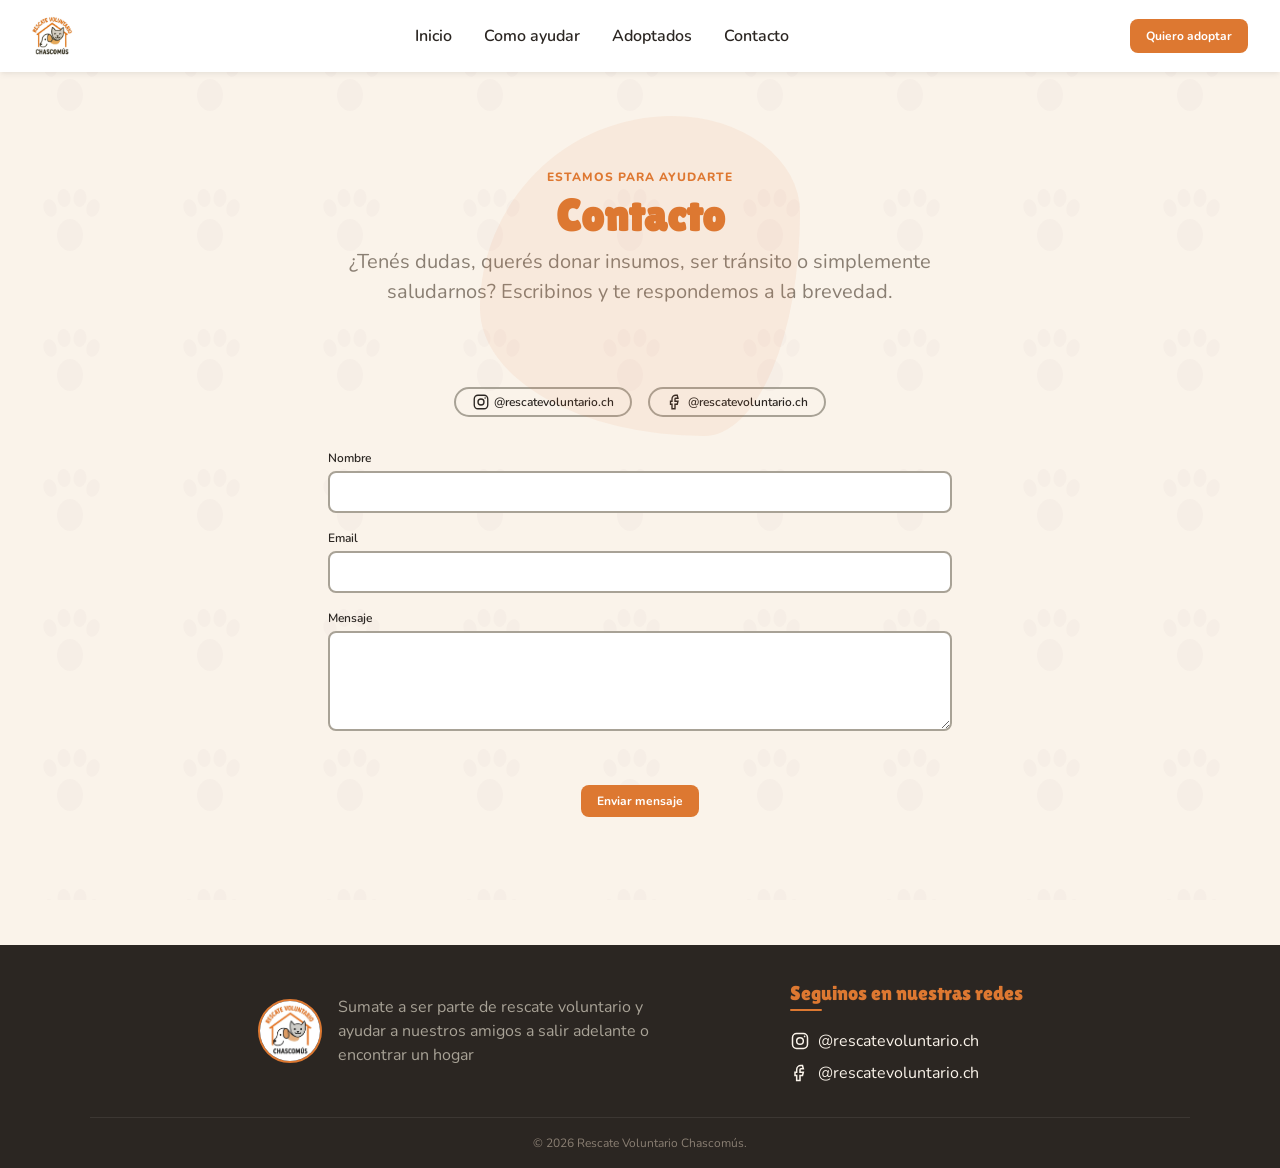
==== contacto.html @ 37a2c56e "Add files via upload" ====
<!DOCTYPE html>
<html lang="es">

<head>
    <meta charset="UTF-8">
    <meta name="viewport" content="width=device-width, initial-scale=1.0">
    <link rel="stylesheet" href="style.css">
    <title>Contacto | Rescate Voluntario Chascomús</title>
</head>

<body>

    <header class="header">
        <a href="index.html" class="logo">
            <img src="img/logo2.jpg" alt="Logo Rescate Voluntario Chascomús">
        </a>

        <button class="btn-hamburguesa" aria-label="Abrir menú de navegación" aria-expanded="false"
            aria-controls="nav-principal">
            <span></span>
            <span></span>
            <span></span>
        </button>

        <nav class="nav-principal" id="nav-principal">
            <ul>
                <li><a href="index.html#inicio">Inicio</a></li>
                <li><a href="ayudar.html">Como ayudar</a></li>
                <li><a href="historias.html">Adoptados</a></li>
                <li><a href="contacto.html">Contacto</a></li>
            </ul>
        </nav>

        <a href="#adopcion" class="btn-accion btn-accion--desktop" data-abrir-modal="adopcion">Quiero adoptar</a>
    </header>

    <main class="pagina-ayudar">

        <section class="ayudar-intro ayudar-intro--compacta">
            <p class="ayudar-intro__eyebrow">Estamos para ayudarte</p>

            <h1 class="ayudar-intro__titulo"><span class="resaltado">Contacto</span></h1>
            <p class="ayudar-intro__texto">¿Tenés dudas, querés donar insumos, ser tránsito o simplemente saludarnos?
                Escribinos y te respondemos a la brevedad.</p>
        </section>

        <section class="formulario-contacto" id="contacto">

            <div class="contacto__redes">
                <a href="https://instagram.com/rescatevoluntario.ch" target="_blank" rel="noopener noreferrer"
                    class="contacto__red">
                    <svg viewBox="0 0 24 24" width="18" height="18" fill="none" stroke="currentColor"
                        stroke-width="1.8">
                        <rect x="3" y="3" width="18" height="18" rx="5" />
                        <circle cx="12" cy="12" r="4" />
                        <circle cx="17.5" cy="6.5" r="1" fill="currentColor" stroke="none" />
                    </svg>
                    <span>@rescatevoluntario.ch</span>
                </a>
                <a href="https://facebook.com/rescatevoluntario.ch" target="_blank" rel="noopener noreferrer"
                    class="contacto__red">
                    <svg viewBox="0 0 24 24" width="18" height="18" fill="none" stroke="currentColor"
                        stroke-width="1.8">
                        <path d="M15 3h-2a5 5 0 0 0-5 5v3H6v4h2v6h4v-6h3l1-4h-4V8a1 1 0 0 1 1-1h3z" />
                    </svg>
                    <span>@rescatevoluntario.ch</span>
                </a>
            </div>

            <form class="form-contacto" id="formulario-contacto" novalidate>
                <div class="campo-texto">
                    <label for="contacto-nombre">Nombre</label>
                    <input type="text" id="contacto-nombre" name="Nombre" required>
                </div>

                <div class="campo-texto">
                    <label for="contacto-email">Email</label>
                    <input type="email" id="contacto-email" name="Email" required>
                </div>

                <div class="campo-texto">
                    <label for="contacto-mensaje">Mensaje</label>
                    <textarea id="contacto-mensaje" name="Mensaje" required></textarea>
                </div>

                <p class="form-error" id="contacto-error" role="alert"></p>

                <button type="submit" class="btn-accion" id="contacto-enviar">Enviar mensaje</button>
            </form>

            <div class="contacto__confirmacion" id="contacto-confirmacion">
                <p>¡Gracias por escribirnos! Te vamos a responder a la brevedad.</p>
            </div>
        </section>

    </main>

    <script>/*  MENU HAMGURGUESA */
        const btnHamburguesa = document.querySelector('.btn-hamburguesa');
        const navPrincipal = document.querySelector('.nav-principal');

        btnHamburguesa.addEventListener('click', () => {
            const abierto = navPrincipal.classList.toggle('nav-principal--abierto');
            btnHamburguesa.classList.toggle('btn-hamburguesa--activo');
            btnHamburguesa.setAttribute('aria-expanded', abierto);
        });

        document.querySelectorAll('.nav-principal a').forEach(link => {
            link.addEventListener('click', () => {
                navPrincipal.classList.remove('nav-principal--abierto');
                btnHamburguesa.classList.remove('btn-hamburguesa--activo');
                btnHamburguesa.setAttribute('aria-expanded', 'false');
            });
        });
    </script>

    <script>/* Formulario de contacto */
    const formularioContacto = document.getElementById('formulario-contacto');
    const contactoError = document.getElementById('contacto-error');
    const contactoConfirmacion = document.getElementById('contacto-confirmacion');

    formularioContacto.addEventListener('submit', (evento) => {
        evento.preventDefault();

        if (!formularioContacto.checkValidity()) {
            contactoError.textContent = 'Por favor completá todos los campos.';
            formularioContacto.reportValidity();
            return;
        }

        contactoError.textContent = '';
        formularioContacto.style.display = 'none';
        contactoConfirmacion.classList.add('contacto__confirmacion--visible');
    });
</script>

    <footer class="footer">
        <div class="footer__contenido">
            <div class="footer__marca">
                <img src="img/logo3.jpg" alt="Logo Rescate Voluntario Chascomús" class="footer__logo">
                <p>Sumate a ser parte de rescate voluntario y ayudar a nuestros amigos a salir adelante o encontrar un
                    hogar</p>
            </div>

            <div class="footer__redes">
                <h3>Seguinos en nuestras redes</h3>
                <a href="https://instagram.com/rescatevoluntario.ch" target="_blank" rel="noopener noreferrer"
                    class="footer__red">
                    <svg viewBox="0 0 24 24" width="20" height="20" fill="none" stroke="currentColor"
                        stroke-width="1.8">
                        <rect x="3" y="3" width="18" height="18" rx="5" />
                        <circle cx="12" cy="12" r="4" />
                        <circle cx="17.5" cy="6.5" r="1" fill="currentColor" stroke="none" />
                    </svg>
                    <span>@rescatevoluntario.ch</span>
                </a>
                <a href="https://facebook.com/rescatevoluntario.ch" target="_blank" rel="noopener noreferrer"
                    class="footer__red">
                    <svg viewBox="0 0 24 24" width="20" height="20" fill="none" stroke="currentColor"
                        stroke-width="1.8">
                        <path d="M15 3h-2a5 5 0 0 0-5 5v3H6v4h2v6h4v-6h3l1-4h-4V8a1 1 0 0 1 1-1h3z" />
                    </svg>
                    <span>@rescatevoluntario.ch</span>
                </a>
            </div>
        </div>

        <div class="footer__legal">
            <p>&copy; 2026 Rescate Voluntario Chascomús.</p>
        </div>
    </footer>

    <div class="modal-adopcion" id="modal-adopcion" aria-hidden="true">
        <div class="modal-adopcion__fondo" data-cerrar-modal></div>
        <div class="modal-adopcion__contenido" role="dialog" aria-modal="true" aria-labelledby="modal-adopcion-titulo">

            <button type="button" class="modal-adopcion__cerrar" data-cerrar-modal aria-label="Cerrar formulario">
                <svg viewBox="0 0 24 24" width="20" height="20">
                    <path d="M6 6l12 12M18 6L6 18" stroke="currentColor" stroke-width="2" stroke-linecap="round" />
                </svg>
            </button>

            <div id="vista-formulario">
                <div class="form-header">
                    <div class="form-header__logo">
                        <img src="img/logo2.jpg" alt="Logo Rescate Voluntario Chascomús">
                    </div>
                    <h2 id="modal-adopcion-titulo">Cuestionario de pre-adopción responsable</h2>
                    <p>Completá tus datos para que podamos conocerte mejor</p>
                </div>

                <div class="form-progreso">
                    <div class="form-dot form-dot--activo" data-dot="0"></div>
                    <div class="form-dot" data-dot="1"></div>
                    <div class="form-dot" data-dot="2"></div>
                </div>

                <form id="formulario" novalidate>

                    <div class="form-paso form-paso--activo" data-paso="0">
                        <h3>Tus datos</h3>

                        <div class="campo">
                            <label for="nombre">Nombre y apellido</label>
                            <input type="text" id="nombre" name="Nombre y apellido" required>
                        </div>

                        <div class="campo">
                            <label for="direccion">Dirección exacta <span class="ayuda">(con referencias y
                                    localidad)</span></label>
                            <input type="text" id="direccion" name="Dirección" required>
                        </div>

                        <div class="campo">
                            <label for="telefono">Teléfono de contacto</label>
                            <input type="tel" id="telefono" name="Teléfono" required>
                        </div>
                    </div>

                    <div class="form-paso" data-paso="1">
                        <h3>Conocé el hogar</h3>

                        <div class="campo">
                            <label for="motivacion">¿Cuál es tu principal motivación para adoptar en este
                                momento?</label>
                            <textarea id="motivacion" name="Motivación" required></textarea>
                        </div>

                        <fieldset class="campo">
                            <legend>¿El lugar tiene patio cerrado y seguro, sin dar directamente a la calle?</legend>
                            <div class="opciones">
                                <label class="opcion-chip"><input type="radio" name="Patio cerrado y seguro" value="Sí"
                                        required><span>Sí</span></label>
                                <label class="opcion-chip"><input type="radio" name="Patio cerrado y seguro"
                                        value="No"><span>No</span></label>
                            </div>
                        </fieldset>

                        <fieldset class="campo">
                            <legend>¿Vivís en casa o departamento?</legend>
                            <div class="opciones">
                                <label class="opcion-chip"><input type="radio" name="Tipo de vivienda" value="Casa"
                                        required><span>Casa</span></label>
                                <label class="opcion-chip"><input type="radio" name="Tipo de vivienda"
                                        value="Departamento"><span>Departamento</span></label>
                            </div>
                        </fieldset>

                        <fieldset class="campo">
                            <legend>¿Es propiedad propia o alquilada?</legend>
                            <div class="opciones">
                                <label class="opcion-chip"><input type="radio" name="Propiedad" value="Propia"
                                        required><span>Propia</span></label>
                                <label class="opcion-chip"><input type="radio" name="Propiedad"
                                        value="Alquilada"><span>Alquilada</span></label>
                            </div>
                        </fieldset>

                        <fieldset class="campo">
                            <legend>¿Tenés más animales en el hogar?</legend>
                            <div class="opciones">
                                <label class="opcion-chip"><input type="radio" name="Más animales en el hogar"
                                        value="Sí" required><span>Sí</span></label>
                                <label class="opcion-chip"><input type="radio" name="Más animales en el hogar"
                                        value="No"><span>No</span></label>
                            </div>
                            <div class="subcampo" id="detalle-animales">
                                <input type="text" name="Cantidad y estado de los animales"
                                    placeholder="¿Cuántos, y están castrados y vacunados?">
                            </div>
                        </fieldset>

                        <fieldset class="campo">
                            <legend>¿Hubo algún animal enfermo en el hogar?</legend>
                            <div class="opciones">
                                <label class="opcion-chip"><input type="radio" name="Animal enfermo previamente"
                                        value="Sí" required><span>Sí</span></label>
                                <label class="opcion-chip"><input type="radio" name="Animal enfermo previamente"
                                        value="No"><span>No</span></label>
                            </div>
                            <div class="subcampo" id="detalle-enfermo">
                                <input type="text" name="Hace cuánto" placeholder="¿Hace cuánto?">
                            </div>
                        </fieldset>

                        <div class="campo">
                            <label for="quien-vive">¿Con quién vivirá el animal? ¿Pasará mayormente acompañado?</label>
                            <input type="text" id="quien-vive" name="Con quién vivirá" required>
                        </div>

                        <div class="campo">
                            <label for="quien-viaje">¿Con quién quedará en caso de viaje u otro motivo
                                particular?</label>
                            <input type="text" id="quien-viaje" name="Con quién queda en viajes" required>
                        </div>
                    </div>

                    <div class="form-paso" data-paso="2">
                        <h3>Compromisos y cuidado especial</h3>
                        <p style="color:var(--color-texto-suave); margin-top:calc(var(--espacio-xs) * -1);">En caso de
                            adoptar un
                            cachorro, te comprometés a:</p>

                        <label class="compromiso">
                            <input type="checkbox" name="compromiso" required>
                            <p>Realizar el plan sanitario completo (vacunas y desparasitación).</p>
                        </label>

                        <label class="compromiso">
                            <input type="checkbox" name="compromiso" required>
                            <p>Castrarlo a los 6 meses de vida, obligatoriamente.</p>
                        </label>

                        <label class="compromiso">
                            <input type="checkbox" name="compromiso" required>
                            <p>Permitir un seguimiento periódico por parte de la organización.</p>
                        </label>
                    </div>

                    <p class="form-error" id="form-error" role="alert"></p>

                    <div class="form-botones">
                        <button type="button" class="btn-volver" id="btn-volver">Atrás</button>
                        <button type="button" class="btn-siguiente" id="btn-siguiente">Siguiente</button>
                        <button type="submit" class="btn-enviar" id="btn-enviar" style="display:none;"
                            disabled>Enviar</button>
                    </div>
                </form>
            </div>

            <div class="form-confirmacion" id="vista-confirmacion">
                <div class="confirmacion-icono">
                    <svg viewBox="0 0 24 24">
                        <circle cx="7" cy="8" r="2.6" />
                        <circle cx="12" cy="5.5" r="2.6" />
                        <circle cx="17" cy="8" r="2.6" />
                        <path
                            d="M12 13c-3.3 0-6.5 1.9-6.5 4.4C5.5 19.4 7.6 20 12 20s6.5-.6 6.5-2.6C18.5 14.9 15.3 13 12 13Z" />
                    </svg>
                </div>
                <h3>Formulario completado</h3>
                <p>Gracias por enviar el formulario. Pronto nos estaremos comunicando con vos.</p>
                <button type="button" class="btn-accion" id="btn-volver-inicio">Volver al inicio</button>
            </div>

        </div>
    </div>

    <script src="formulario.js"></script>

</body>

</html>
---- style.css ----
/* ============================================
   IMPORTS
   ============================================ */

@import url('https://fonts.googleapis.com/css2?family=Lilita+One&family=Nunito:wght@400;600;700;800&display=swap');

/* ============================================
   VARIABLES DE DISEÑO 
   ============================================ */
:root {
  /* --- Colores --- */
  --color-accion: #DD7831;
  --color-apoyo: #A8A296;
  --color-fondo: #FAF3EA;
  --color-texto: #2B2622;
  --color-texto-suave: #8A7F73;
  --color-superficie: #FFFFFF;
  --color-superficie: #FFFFFF;

  /* --- Tipografía: familias --- */
  --fuente-titulos: 'Lilita One', cursive;
  --fuente-texto: 'Nunito', sans-serif;

  /* --- Tipografía: tamaños --- */
  --texto-pequeno: 0.75rem;
  --texto-base: 1rem;
  --texto-grande: 1.25rem;
  --texto-display: 2rem;

  /* --- Espaciado --- */
  --espacio-xs: 0.25rem;
  --espacio-sm: 0.5rem;
  --espacio-md: 1rem;
  --espacio-lg: 2rem;
}

/* ============================================
   RESET BÁSICO
   ============================================ */
*,
*::before,
*::after {
  margin: 0;
  padding: 0;
  box-sizing: border-box;
}

html {
  scroll-behavior: smooth;
}

html,
body {
  overflow-x: hidden;
  width: 100%;
  max-width: 100%;
}



body {
  display: grid;
  grid-template-columns: repeat(12, 1fr);
  grid-template-rows: auto 1fr auto;
  /* header / main / footer */
  min-height: 100vh;
  gap: var(--espacio-lg);
  font-family: var(--fuente-texto);
  font-size: var(--texto-base);
  color: var(--color-texto);
  background-color: var(--color-fondo);
  line-height: 1.5;




  background-color: var(--color-fondo);
  background-image: url("data:image/svg+xml,%3Csvg xmlns='http://www.w3.org/2000/svg' width='140' height='140'%3E%3Cg fill='%238A7F73' fill-opacity='0.04'%3E%3Cellipse cx='70' cy='95' rx='13' ry='16'/%3E%3Cellipse cx='50' cy='68' rx='6.5' ry='9' transform='rotate(-18 50 68)'/%3E%3Cellipse cx='64' cy='58' rx='6.5' ry='9' transform='rotate(-6 64 58)'/%3E%3Cellipse cx='80' cy='58' rx='6.5' ry='9' transform='rotate(6 80 58)'/%3E%3Cellipse cx='93' cy='68' rx='6.5' ry='9' transform='rotate(18 93 68)'/%3E%3C/g%3E%3C/svg%3E");
  background-attachment: fixed;


}



h1,
h2,
h3,
h4,
h5,
h6 {
  font-family: var(--fuente-titulos);
  line-height: 1.2;
}

img {
  max-width: 100%;
  display: block;
}

a {
  color: inherit;
  text-decoration: none;
}

ul {
  list-style: none;
}

button {
  font-family: inherit;
  cursor: pointer;
}


/* ============================================
   HEADER
 ============================================ */

.header {
  grid-column: 1 / -1;
  display: flex;
  align-items: center;
  justify-content: space-between;
  padding: var(--espacio-md) var(--espacio-lg);
  background-color: var(--color-superficie);
  box-shadow: 0 4px 6px -1px rgba(0, 0, 0, 0.05), 0 2px 4px -1px rgba(0, 0, 0, 0.03);
  position: sticky;
  top: 0;
  z-index: 1000;
}

.logo img {
  height: 40px;
}

.nav-principal ul {
  display: flex;
  gap: var(--espacio-lg);
}

.nav-principal a {
  font-weight: 600;
  color: var(--color-texto);
  transition: color 0.2s ease;
}

.nav-principal a:hover,
.nav-principal a:focus-visible {
  color: var(--color-accion);
}

.btn-accion {
  background-color: var(--color-accion);
  color: var(--color-superficie);
  padding: var(--espacio-sm) var(--espacio-md);
  border-radius: 8px;
  font-weight: 700;
  font-size: var(--texto-pequeno);
}

.btn-accion:hover {
  filter: brightness(0.9);
}

/* MENU HAMGURGUESA */
.btn-hamburguesa {
  display: none;
  flex-direction: column;
  justify-content: center;
  gap: 5px;
  width: 32px;
  height: 32px;
  background: none;
  border: none;
  padding: 0;
}

.btn-hamburguesa span {
  display: block;
  width: 100%;
  height: 3px;
  background-color: var(--color-texto);
  border-radius: 2px;
  transition: transform 0.3s ease, opacity 0.3s ease;
}

.btn-hamburguesa--activo span:nth-child(1) {
  transform: translateY(8px) rotate(45deg);
}

.btn-hamburguesa--activo span:nth-child(2) {
  opacity: 0;
}

.btn-hamburguesa--activo span:nth-child(3) {
  transform: translateY(-8px) rotate(-45deg);
}


/* ============================================
   RESPONSIVE
   ============================================ */

@media (max-width: 1024px) {

  .btn-hamburguesa {
    display: flex;
  }

  .nav-principal {
    position: absolute;
    top: 100%;
    left: 0;
    right: 0;
    width: 100%;
    max-height: 80vh;
    overflow-y: auto;
    background-color: var(--color-superficie);
    box-shadow: 0 12px 24px rgba(0, 0, 0, 0.12);
    padding: var(--espacio-lg);
    transform: translateY(-12px);
    opacity: 0;
    pointer-events: none;
    transition: transform 0.25s ease, opacity 0.25s ease;
    z-index: 999;
  }

  .nav-principal--abierto {
    transform: translateY(0);
    opacity: 1;
    pointer-events: auto;
  }

  .nav-principal ul {
    flex-direction: column;
    gap: var(--espacio-md);
    margin-top: 0;
  }

  .btn-accion--desktop {
    display: none;
  }

  .formulario-contacto {
    grid-column: 1 / -1;
  }
}

@media (max-width: 768px) {

  :root {
    --texto-display: 1.5rem;
    --texto-grande: 1.1rem;
  }

  .header {
    padding: var(--espacio-sm) var(--espacio-md);
  }

  main {
    gap: var(--espacio-md);
    padding-inline: var(--espacio-md);
  }

  .seccion-ayudar {
    grid-template-columns: 1fr;
  }

  .item-historia {
    flex: 0 0 240px;
  }

  .carrusel-flecha {
    display: none;
  }

  .carrusel-wrapper {
    gap: 0;
  }
}


/* ============================================
   MAIN
 ============================================ */

/* ============================================
   GRID
   ============================================ */

body {
  display: grid;
  grid-template-columns: repeat(12, 1fr);
  gap: var(--espacio-lg);
}

.header,
main,
.footer {
  grid-column: 1 / -1;
}

main {
  display: grid;
  grid-template-columns: repeat(12, 1fr);
  gap: var(--espacio-lg);
  padding-inline: var(--espacio-lg);
  max-width: 1400px;
  margin-inline: auto;
  min-height: 100%;
  /* antes: height: 100% */
}


.hero,
.seccion-ayudar,
.seccion-adoptados {
  grid-column: 1 / -1;
}

.formulario-contacto {
  grid-column: 4 / 10;
}

/* ============================================
   HERO
   ============================================ */


.visualmente-oculto {
  position: absolute;
  width: 1px;
  height: 1px;
  padding: 0;
  margin: -1px;
  overflow: hidden;
  clip: rect(0, 0, 0, 0);
  white-space: nowrap;
  border: 0;
}


.hero {
  display: grid;
  grid-template-columns: minmax(0, 5fr) minmax(0, 7fr);
  align-items: center;
  gap: var(--espacio-lg);
  min-height: 100%;
  /* antes: height: 100% */
  padding: var(--espacio-lg) 0;

}

.hero__contenido {
  display: flex;
  flex-direction: column;
  gap: var(--espacio-lg);
  min-width: 0;
}




.hero__slides {
  position: relative;
  display: grid;
  min-width: 0;
}

.hero__slide {
  grid-area: 1 / 1;
  display: flex;
  flex-direction: column;
  align-items: flex-start;
  gap: var(--espacio-md);
  opacity: 0;
  pointer-events: none;
  transform: translateY(10px);
  transition: opacity .6s ease, transform .6s ease;
  min-width: 0;
}

.hero__slide--activa {
  opacity: 1;
  pointer-events: auto;
  transform: translateY(0);
}

.hero__eyebrow {
  font-weight: 800;
  font-size: var(--texto-pequeno);
  letter-spacing: 0.08em;
  text-transform: uppercase;
  color: var(--color-accion);
}

.hero__titulo {
  font-size: 2.75rem;
  color: var(--color-texto);
}

.hero__texto {
  color: var(--color-texto-suave);
  font-size: var(--texto-grande);
  max-width: 42ch;
}

/* --- Controles (dots + pausa) --- */
.hero__controles {
  display: flex;
  align-items: center;
  justify-content: space-between;
  gap: var(--espacio-lg);
  margin-top: var(--espacio-sm);
  padding-top: var(--espacio-sm);
  border-top: 1px solid rgba(138, 127, 115, 0.2);
}

.hero__dots {
  display: flex;
  align-items: center;
  gap: var(--espacio-sm);
}

.hero__dot {
  width: 10px;
  height: 10px;
  border-radius: 50%;
  border: none;
  background-color: var(--color-apoyo);
  padding: 0;
  transition: background-color .3s ease, width .3s ease, border-radius .3s ease;
}

.hero__dot--activo {
  background-color: var(--color-accion);
  width: 26px;
  border-radius: 5px;
}

.hero__pausa {
  width: 36px;
  height: 36px;
  border-radius: 50%;
  border: 2px solid var(--color-apoyo);
  background: transparent;
  color: var(--color-texto-suave);
  font-size: 0.7rem;
  display: flex;
  align-items: center;
  justify-content: center;
  transition: border-color .2s ease, color .2s ease;
}

.hero__pausa:hover,
.hero__pausa:focus-visible {
  border-color: var(--color-accion);
  color: var(--color-accion);
}

.hero__visual {
  position: relative;
  aspect-ratio: 4 / 3;
  border-radius: 32px;
  overflow: hidden;
  background: linear-gradient(155deg, var(--color-accion), #F3A868);
  isolation: isolate;
}

.hero__imagenes {
  position: absolute;
  inset: 0;
}

.hero__imagen {
  position: absolute;
  inset: 0;
  width: 100%;
  height: 100%;
  object-fit: cover;
  opacity: 0;
  transition: opacity .9s ease;
}

.hero__imagen--activa {
  opacity: 1;
}

.hero__visual::after {
  content: "";
  position: absolute;
  inset: 0;
  background: linear-gradient(to top, rgba(43, 38, 34, 0.6), transparent 48%);
  z-index: 1;
  pointer-events: none;
}

.hero__chip {
  position: absolute;
  left: var(--espacio-md);
  bottom: var(--espacio-md);
  z-index: 2;
  display: flex;
  align-items: center;
  gap: var(--espacio-xs);
  background-color: var(--color-superficie);
  color: var(--color-texto);
  padding: var(--espacio-sm) var(--espacio-md);
  border-radius: 999px;
  font-weight: 800;
  font-size: var(--texto-pequeno);
  box-shadow: 0 4px 10px rgba(0, 0, 0, 0.18);
}

.hero__chip svg {
  width: 16px;
  height: 16px;
  fill: var(--color-accion);
  flex-shrink: 0;
}





@keyframes huella-paso {

  0%,
  100% {
    opacity: 0;
    transform: scale(0.5);
  }

  8%,
  55% {
    opacity: 1;
    transform: scale(1);
  }

  72% {
    opacity: 0;
    transform: scale(1.08);
  }
}

@media (prefers-reduced-motion: reduce) {
  .huella svg {
    animation: none;
    opacity: 0.9;
  }

  .hero__slide,
  .hero__imagen {
    transition: none;
  }
}

@media (max-width: 1024px) {
  .hero {
    grid-template-columns: minmax(0, 1fr);
  }

  .hero__visual {
    order: -1;
    aspect-ratio: 16 / 11;
  }

  .hero__slides {
    min-height: 260px;
  }

  main {
    grid-template-columns: 1fr;
  }
}

@media (max-width: 768px) {
  .hero__titulo {
    font-size: 2rem;
  }

  .hero__texto {
    font-size: var(--texto-base);
  }

  .hero__slides {
    min-height: 230px;
  }

}



/* ============================================
   AYUDAR: ADOPCION, TRANSITO Y DONACIONES
   ============================================ */


.ayudar-intro__titulo {
  position: relative;
  z-index: 1;
}

.ayudar-intro__titulo .resaltado {
  color: var(--color-accion);
}

.ayudar-intro {
  position: relative;
  padding-top: var(--espacio-lg);
  overflow: visible;
  padding-bottom: var(--espacio-lg);
}


.ayudar-intro--compacta::before {
  width: 200px;
  height: 200px;
  top: 10px;
}



.ayudar-intro::before {
  content: "";
  position: absolute;
  top: -20px;
  left: 50%;
  transform: translateX(-50%);
  width: 320px;
  height: 320px;
  background: var(--color-accion);
  opacity: 0.08;
  border-radius: 60% 40% 30% 70% / 60% 30% 70% 40%;
  z-index: 0;
  pointer-events: none; /* ← agregá esta línea */
}
.seccion-ayudar {
  padding: var(--espacio-lg) 0;
  display: grid;
  grid-template-columns: repeat(auto-fit, minmax(280px, 1fr));
  gap: var(--espacio-lg);
}

.seccion-ayudar h2 {
  grid-column: 1 / -1;
  /* el título ocupa todo el ancho, arriba de las tarjetas */
  font-size: var(--texto-display);
  margin-bottom: var(--espacio-md);
}

.tarjeta {
  background-color: var(--color-superficie);
  border-radius: 12px;
  padding: var(--espacio-lg);
  display: flex;
  flex-direction: column;
  gap: var(--espacio-sm);
}

.tarjeta h3 {
  font-size: var(--texto-grande);
  color: var(--color-accion);
}

.btn-secundario {
  align-self: flex-start;
  margin-top: auto;
  color: var(--color-apoyo);
  font-weight: 600;
  border: 2px solid var(--color-apoyo);
  padding: var(--espacio-xs) var(--espacio-md);
  border-radius: 8px;
}

.btn-secundario:hover {
  background-color: var(--color-apoyo);
  color: var(--color-superficie);
}



/* ============================================
   FORMULARIO DE CONTACTO
   ============================================ */

.formulario-contacto {
  padding: var(--espacio-lg) 0;
}

.formulario-contacto h2 {
  font-size: var(--texto-display);
  text-align: center;
  margin-bottom: var(--espacio-xs);
}

.formulario-contacto>p {
  text-align: center;
  color: var(--color-texto-suave);
  margin-bottom: var(--espacio-lg);
}

.form-contacto {
  display: flex;
  flex-direction: column;
  gap: var(--espacio-md);
}

.campo-texto {
  display: flex;
  flex-direction: column;
  gap: var(--espacio-xs);
}

.campo-texto label {
  font-weight: 600;
  font-size: var(--texto-pequeno);
  color: var(--color-texto);
}

.campo-texto input,
.campo-texto select,
.campo-texto textarea {
  font-family: var(--fuente-texto);
  font-size: var(--texto-base);
  color: var(--color-texto);
  background-color: var(--color-superficie);
  border: 2px solid var(--color-apoyo);
  border-radius: 8px;
  padding: var(--espacio-sm) var(--espacio-md);
}

.campo-texto textarea {
  resize: vertical;
  /* deja crecer verticalmente, no horizontalmente */
  min-height: 100px;
}

.campo-texto input:focus,
.campo-texto select:focus,
.campo-texto textarea:focus {
  outline: none;
  border-color: var(--color-accion);
}

.form-contacto .btn-accion {
  align-self: center;
  border: none;
  margin-top: var(--espacio-sm);
}

.contacto__redes {
  display: flex;
  justify-content: center;
  gap: var(--espacio-md);
  flex-wrap: wrap;
  margin-bottom: var(--espacio-lg);
}

.contacto__red {
  display: flex;
  align-items: center;
  gap: var(--espacio-xs);
  color: var(--color-texto);
  font-weight: 600;
  font-size: var(--texto-pequeno);
  border: 2px solid var(--color-apoyo);
  padding: var(--espacio-xs) var(--espacio-md);
  border-radius: 999px;
  transition: border-color .2s ease, color .2s ease;
}

.contacto__red svg {
  flex-shrink: 0;
}

.contacto__red:hover {
  border-color: var(--color-accion);
  color: var(--color-accion);
}

.contacto__confirmacion {
  display: none;
  text-align: center;
  padding: var(--espacio-lg) 0;
  color: var(--color-texto-suave);
  animation: aparecer .5s ease;
}

.contacto__confirmacion--visible {
  display: block;
}


/* ============================================
   FOOTER
   ============================================ */

.footer {
  background: var(--color-texto);
  color: var(--color-fondo);
  padding: var(--espacio-lg) var(--espacio-md) var(--espacio-md);
  font-family: var(--fuente-texto);
}

.footer__contenido {
  max-width: 1100px;
  margin: 0 auto;
  display: flex;
  flex-wrap: wrap;
  justify-content: center;
  gap: 7rem;
}

.footer__marca {
  display: flex;
  align-items: flex-start;
  align-items: center;
  gap: var(--espacio-md);
  max-width: 420px;
}

.footer__logo {
  width: 64px;
  height: 64px;
  border-radius: 50%;
  object-fit: cover;
  border: 2px solid var(--color-accion);
  flex-shrink: 0;
}

.footer__marca p {
  font-size: var(--texto-base);
  line-height: 1.5;
  color: var(--color-apoyo);
  margin: 0;
}

.footer__redes h3 {
  font-family: var(--fuente-titulos);
  color: var(--color-accion);
  font-size: var(--texto-grande);
  font-weight: normal;
  margin: 0 0 var(--espacio-md);
  position: relative;
  display: inline-block;
}

.footer__redes h3::after {
  content: "";
  position: absolute;
  left: 0;
  bottom: -6px;
  width: 32px;
  height: 2px;
  background: var(--color-accion);
  border-radius: 2px;
}

.footer__redes {
  display: flex;
  flex-direction: column;
  gap: var(--espacio-sm);
  margin-top: var(--espacio-xs);
}

.footer__red {
  display: flex;
  align-items: center;
  gap: var(--espacio-sm);
  color: var(--color-fondo);
  text-decoration: none;
  font-size: var(--texto-base);
  transition: color 0.2s ease;
}

.footer__red:hover {
  color: var(--color-accion);
}

.footer__red svg {
  flex-shrink: 0;
}

.footer__legal {
  max-width: 1100px;
  margin: var(--espacio-lg) auto 0;
  padding-top: var(--espacio-md);
  border-top: 1px solid rgba(255, 255, 255, 0.08);
  text-align: center;
}

.footer__legal p {
  margin: 0;
  font-size: var(--texto-pequeno);
  color: var(--color-texto-suave);
}

@media (max-width: 640px) {
  .footer__contenido {
    flex-direction: column;
    gap: var(--espacio-lg);
    align-items: center;
  }

  .footer__marca {
    flex-direction: column;
    align-items: center;
    text-align: center;
  }

  .footer__redes {
    align-items: center;
    text-align: center;
  }

  .footer__redes h3::after {
    left: 50%;
    transform: translateX(-50%);
  }

  .footer__legal {
    text-align: center;
  }
}

/* ============================================
   MODAL DE ADOPCIÓN (formulario de pre-adopción)
   ============================================ */

.modal-adopcion {
  position: fixed;
  inset: 0;
  z-index: 2000;
  display: none;
  align-items: center;
  justify-content: center;
  padding: var(--espacio-md);
}

.modal-adopcion--visible {
  display: flex;
}

.modal-adopcion__fondo {
  position: absolute;
  inset: 0;
  background: rgba(43, 38, 34, 0.55);
}

.modal-adopcion__contenido {
  position: relative;
  background: var(--color-superficie);
  border-radius: 20px;
  padding: var(--espacio-lg);
  max-width: 640px;
  width: 100%;
  max-height: 90vh;
  overflow-y: auto;
  box-shadow: 0 20px 50px rgba(0, 0, 0, 0.25);
  animation: modal-aparecer .3s ease;
}

@keyframes modal-aparecer {
  from {
    opacity: 0;
    transform: translateY(12px) scale(0.98);
  }

  to {
    opacity: 1;
    transform: translateY(0) scale(1);
  }
}

.modal-adopcion__cerrar {
  position: absolute;
  top: var(--espacio-md);
  right: var(--espacio-md);
  width: 32px;
  height: 32px;
  border-radius: 50%;
  border: none;
  background: var(--color-fondo);
  color: var(--color-texto-suave);
  display: flex;
  align-items: center;
  justify-content: center;
  transition: background-color .2s ease, color .2s ease;
}

.modal-adopcion__cerrar:hover {
  background-color: var(--color-accion);
  color: var(--color-superficie);
}

@media (prefers-reduced-motion: reduce) {
  .modal-adopcion__contenido {
    animation: none;
  }
}

/* --- Formulario: header --- */

.form-header {
  text-align: center;
  margin-bottom: var(--espacio-lg);
}

.form-header__logo {
  width: 100px;
  height: 100px;
  margin: 0 auto var(--espacio-sm);
}

.form-header__logo img {
  width: 100%;
  height: 100%;
  object-fit: contain;
}

.form-header h1 {
  font-size: 1.6rem;
  color: var(--color-texto);
}

.form-header p {
  color: var(--color-texto-suave);
  font-size: var(--texto-base);
  margin-top: var(--espacio-xs);
}

/* --- Formulario: progreso --- */

.form-progreso {
  display: flex;
  align-items: center;
  justify-content: center;
  gap: var(--espacio-sm);
  margin-bottom: var(--espacio-lg);
}

.form-dot {
  width: 10px;
  height: 10px;
  border-radius: 50%;
  background-color: var(--color-apoyo);
  transition: background-color .3s ease, width .3s ease, border-radius .3s ease;
}

.form-dot--activo {
  background-color: var(--color-accion);
  width: 26px;
  border-radius: 5px;
}

.form-dot--hecho {
  background-color: var(--color-accion);
  opacity: 0.5;
}

/* --- Formulario: pasos --- */

.form-paso {
  display: none;
  flex-direction: column;
  gap: var(--espacio-md);
  animation: aparecer .4s ease;
}

.form-paso--activo {
  display: flex;
}

@keyframes aparecer {
  from {
    opacity: 0;
    transform: translateY(8px);
  }

  to {
    opacity: 1;
    transform: translateY(0);
  }
}

.form-paso h2 {
  font-size: var(--texto-grande);
  color: var(--color-accion);
  margin-bottom: var(--espacio-xs);
}

.campo {
  display: flex;
  flex-direction: column;
  gap: var(--espacio-xs);
}

.campo label {
  font-weight: 700;
  font-size: var(--texto-pequeno);
  color: var(--color-texto);
}

.campo .ayuda {
  font-weight: 400;
  color: var(--color-texto-suave);
  font-size: var(--texto-pequeno);
}

.campo input[type="text"],
.campo input[type="tel"],
.campo textarea {
  font-family: var(--fuente-texto);
  font-size: var(--texto-base);
  color: var(--color-texto);
  background-color: var(--color-fondo);
  border: 2px solid var(--color-apoyo);
  border-radius: 10px;
  padding: var(--espacio-sm) var(--espacio-md);
  transition: border-color .2s ease;
}

.campo input:focus,
.campo textarea:focus {
  outline: none;
  border-color: var(--color-accion);
}

.campo textarea {
  resize: vertical;
  min-height: 70px;
}

.opciones {
  display: flex;
  gap: var(--espacio-sm);
  flex-wrap: wrap;
}

.opcion-chip {
  position: relative;
}

.opcion-chip input {
  position: absolute;
  opacity: 0;
  inset: 0;
  cursor: pointer;
}

.opcion-chip span {
  display: inline-block;
  padding: var(--espacio-sm) var(--espacio-md);
  border-radius: 999px;
  border: 2px solid var(--color-apoyo);
  color: var(--color-texto-suave);
  font-weight: 700;
  font-size: var(--texto-pequeno);
  transition: all .2s ease;
}

.opcion-chip input:checked+span {
  background-color: var(--color-accion);
  border-color: var(--color-accion);
  color: var(--color-superficie);
}

.opcion-chip input:focus-visible+span {
  box-shadow: 0 0 0 3px rgba(221, 120, 49, 0.3);
}

.subcampo {
  display: none;
  padding-left: var(--espacio-md);
  border-left: 3px solid var(--color-apoyo);
}

.subcampo--visible {
  display: flex;
  flex-direction: column;
  gap: var(--espacio-sm);
}

.compromiso {
  display: flex;
  align-items: flex-start;
  gap: var(--espacio-sm);
  background-color: var(--color-fondo);
  border-radius: 12px;
  padding: var(--espacio-md);
}

.compromiso input {
  margin-top: 4px;
  accent-color: var(--color-accion);
  width: 18px;
  height: 18px;
  flex-shrink: 0;
}

.compromiso p {
  margin: 0;
  color: var(--color-texto);
  font-size: var(--texto-base);
}

.form-error {
  color: #B3401F;
  font-size: var(--texto-pequeno);
  font-weight: 700;
  min-height: 1.2em;
}

.form-botones {
  display: flex;
  justify-content: space-between;
  align-items: center;
  margin-top: var(--espacio-md);
}

.btn-volver {
  color: var(--color-texto-suave);
  font-weight: 700;
  background: none;
  border: none;
  padding: var(--espacio-sm) var(--espacio-md);
  visibility: hidden;
}

.btn-volver--visible {
  visibility: visible;
}

.btn-siguiente,
.btn-enviar {
  background-color: var(--color-accion);
  color: var(--color-superficie);
  border: none;
  padding: var(--espacio-sm) var(--espacio-lg);
  border-radius: 8px;
  font-weight: 700;
  font-size: var(--texto-base);
  transition: filter .2s ease, transform .2s ease;
}

.btn-siguiente:hover,
.btn-enviar:hover:not(:disabled) {
  filter: brightness(0.92);
  transform: translateY(-1px);
}

.btn-enviar:disabled {
  background-color: var(--color-apoyo);
  cursor: not-allowed;
}

/* --- Formulario: confirmación --- */

.form-confirmacion {
  display: none;
  text-align: center;
  padding: var(--espacio-lg) 0;
  flex-direction: column;
  align-items: center;
  gap: var(--espacio-sm);
  animation: aparecer .5s ease;
}

.form-confirmacion--visible {
  display: flex;
}

.confirmacion-icono {
  width: 64px;
  height: 64px;
  border-radius: 50%;
  background-color: var(--color-fondo);
  display: flex;
  align-items: center;
  justify-content: center;
  margin-bottom: var(--espacio-sm);
}

.confirmacion-icono svg {
  width: 32px;
  height: 32px;
  fill: var(--color-accion);
}

.form-confirmacion h2 {
  font-size: 1.6rem;
  color: var(--color-texto);
}

.form-confirmacion p {
  color: var(--color-texto-suave);
  max-width: 40ch;
}

.form-confirmacion .btn-accion {
  margin-top: var(--espacio-sm);
}

@media (max-width: 600px) {
  .modal-adopcion__contenido {
    padding: var(--espacio-md);
    border-radius: 14px;
  }

  .form-header h1 {
    font-size: 1.3rem;
  }
}

/* ============================================
   PÁGINA: QUIERO AYUDAR
   ============================================ */

.pagina-ayudar {
  display: block;
  max-width: 900px;
  margin: 0 auto;
  padding: var(--espacio-lg) var(--espacio-md) calc(var(--espacio-lg) * 2);
}

.pagina-ayudar section {
  padding: var(--espacio-lg) 0;
}

.pagina-ayudar h2 {
  font-size: var(--texto-display);
  color: var(--color-texto);
  margin-bottom: var(--espacio-sm);
}

/* --- Intro --- */

.ayudar-intro {
  text-align: center;
  padding-top: var(--espacio-md);
}

.ayudar-intro__eyebrow {
  font-weight: 800;
  font-size: var(--texto-pequeno);
  letter-spacing: 0.08em;
  text-transform: uppercase;
  color: var(--color-accion);
}

.ayudar-intro__titulo {
  font-size: 2.75rem;
  color: var(--color-texto);
  margin: var(--espacio-xs) 0;
}

.ayudar-intro__texto {
  color: var(--color-texto-suave);
  font-size: var(--texto-grande);
  max-width: 52ch;
  margin: 0 auto var(--espacio-md);
}

.ayudar-intro__enlaces {
  display: flex;
  justify-content: center;
  gap: var(--espacio-sm);
  flex-wrap: wrap;
}

.ayudar-intro__enlaces a {
  border: 2px solid var(--color-apoyo);
  color: var(--color-texto);
  font-weight: 700;
  font-size: var(--texto-pequeno);
  padding: var(--espacio-xs) var(--espacio-md);
  border-radius: 999px;
  transition: border-color .2s ease, color .2s ease;
}

.ayudar-intro__enlaces a:hover {
  border-color: var(--color-accion);
  color: var(--color-accion);
}

/* --- Proceso (pasos de tránsito) --- */

.proceso__intro {
  color: var(--color-texto-suave);
  max-width: 60ch;
  margin-bottom: var(--espacio-lg);
}

.proceso__pasos {
  display: flex;
  flex-direction: column;
  gap: var(--espacio-lg);
  position: relative;
}

.proceso__pasos::before {
  content: "";
  position: absolute;
  left: 19px;
  top: 8px;
  bottom: 8px;
  width: 2px;
  background: var(--color-apoyo);
  opacity: 0.3;
}

.proceso__pasos::before {
  content: none;
}

.proceso__paso:not(:last-child)::after {
  content: "";
  position: absolute;
  left: 19px;
  top: 40px;
  width: 2px;
  height: calc(100% - 40px + var(--espacio-lg));
  background: var(--color-apoyo);
  opacity: 0.3;
}

.proceso__pasos-caja {
  background-color: var(--color-superficie);
  border-radius: 16px;
  padding: var(--espacio-lg);
}

.proceso__paso {
  display: flex;
  gap: var(--espacio-md);
  position: relative;
}

.proceso__numero {
  flex-shrink: 0;
  width: 40px;
  height: 40px;
  border-radius: 50%;
  background-color: var(--color-accion);
  color: var(--color-superficie);
  font-family: var(--fuente-titulos);
  font-size: var(--texto-grande);
  display: flex;
  align-items: center;
  justify-content: center;
  z-index: 1;
}

.proceso__paso h3 {
  font-size: var(--texto-grande);
  color: var(--color-texto);
  margin-bottom: 4px;
}

.proceso__paso p {
  color: var(--color-texto-suave);
}

.proceso__cta {
  margin-top: var(--espacio-lg);
  text-align: center;
}

/* --- Proceso: requisitos y honestidad --- */

.proceso__requisitos {
  background-color: var(--color-superficie);
  border-radius: 16px;
  padding: var(--espacio-lg);
  margin-top: var(--espacio-lg);
}

.proceso__requisitos h3 {
  font-size: var(--texto-grande);
  color: var(--color-accion);
  margin-bottom: var(--espacio-md);
}

.proceso__lista-requisitos {
  list-style: none;
  display: flex;
  flex-direction: column;
  gap: var(--espacio-md);
}


.proceso__lista-requisitos li {
  color: var(--color-texto);
  padding-left: 1.75rem;
  line-height: 1.6;
  position: relative;
}

.proceso__lista-requisitos li::before {
  content: "🐾";
  position: absolute;
  left: 0;
  top: 2px;
  font-size: 0.9em;
}

.proceso__resumen-requisito {
  margin-top: var(--espacio-md);
  padding-top: var(--espacio-md);
  border-top: 1px solid rgba(138, 127, 115, 0.2);
  color: var(--color-texto);
  font-weight: 600;
}

.proceso__resumen-requisito strong {
  color: var(--color-accion);
}

.proceso__honestidad {
  margin-top: var(--espacio-lg);
  color: var(--color-texto-suave);
  font-size: var(--texto-pequeno);
  max-width: 65ch;
}

/* --- Necesidades --- */

.necesidades__intro {
  color: var(--color-texto-suave);
  max-width: 60ch;
  margin-bottom: var(--espacio-lg);
}

.necesidades__grid {
  display: grid;
  grid-template-columns: repeat(auto-fit, minmax(320px, 1fr));
  gap: var(--espacio-md);

  container-type: inline-size;
  container-name: grid-necesidades;
}

.necesidad-tarjeta {
  background-color: var(--color-superficie);
  border-radius: 12px;
  padding: 1.25rem;
  display: flex;
  gap: var(--espacio-md);
  align-items: flex-start;
}





.necesidad-tarjeta__icono {
  width: 40px;
  height: 40px;
  border-radius: 50%;
  background-color: var(--color-fondo);
  display: flex;
  align-items: center;
  justify-content: center;
  flex-shrink: 0;
}

.necesidad-tarjeta__icono svg {
  width: 20px;
  height: 20px;
  fill: none;
  stroke: var(--color-accion);
  stroke-width: 2;
}

.necesidad-tarjeta__etiqueta {
  display: inline-block;
  padding: 4px 12px;
  border-radius: 999px;
  margin-bottom: 10px;
}

.necesidad-tarjeta__etiqueta--urgente {
  background-color: #FCE4E4;
  color: #C22B2B;
}

.necesidad-tarjeta__etiqueta--permanente {
  background-color: #FDF0E3;
  color: var(--color-accion);
}

.necesidad-tarjeta__titulo {
  font-family: var(--fuente-texto);
  font-weight: 800;
  font-size: var(--texto-base);
  color: var(--color-texto);
  margin-bottom: 8px;
  display: block;
}

.necesidad-tarjeta__detalle {
  font-size: var(--texto-pequeno);
  color: var(--color-texto-suave);
  margin-top: 2px;
}

.necesidad-tarjeta__lista {
  list-style: none;
  display: flex;
  flex-direction: column;
  margin-top: 6px;
  gap: 7px;
}

.necesidad-tarjeta__lista li {
  font-size: var(--texto-pequeno);
  color: var(--color-texto-suave);
  position: relative;
  padding-left: 14px;
  line-height: 1.4;
}

.necesidad-tarjeta__lista li::before {
  content: "•";
  position: absolute;
  left: 0;
  color: var(--color-accion);
}

/* --- Necesidades: adaptación por container query ---
   Cuando el contenedor (.necesidades__grid) tiene poco espacio
   disponible (p. ej. una sola columna en mobile, o si el grid
   se reutiliza dentro de un espacio angosto como una sidebar),
   la tarjeta pasa de fila a columna y se centra. Esto responde
   al ancho del CONTENEDOR, no al viewport. */
@container grid-necesidades (max-width: 340px) {
  .necesidad-tarjeta {
    flex-direction: column;
    align-items: center;
    text-align: center;
  }

  .necesidad-tarjeta__icono {
    margin-inline: auto;
  }

  .necesidad-tarjeta__lista {
    align-items: center;
  }

  .necesidad-tarjeta__lista li {
    padding-left: 0;
  }

  .necesidad-tarjeta__lista li::before {
    content: none;
  }
}

/* --- Donar --- */

.donar__intro {
  color: var(--color-texto-suave);
  margin-bottom: var(--espacio-md);
}

.donar-card {
  background-color: var(--color-superficie);
  border-radius: 16px;
  padding: var(--espacio-lg);
  display: flex;
  flex-direction: column;
  gap: var(--espacio-md);
}

.donar-card__fila {
  display: flex;
  align-items: center;
  justify-content: space-between;
  gap: var(--espacio-md);
  padding-bottom: var(--espacio-md);
  border-bottom: 1px solid rgba(138, 127, 115, 0.2);
}


.donar-card__fila:last-child {
  border-bottom: none;
  padding-bottom: 0;
}


.donar-card__fila:first-child {
  border-bottom: 2px dashed #E4DDD1;
  padding-bottom: var(--espacio-md);
}

.donar-card__etiqueta {
  font-size: var(--texto-pequeno);
  color: var(--color-texto-suave);
  font-weight: 600;
}

.donar-card__valor {
  font-family: var(--fuente-titulos);
  font-size: 1.4rem;
  color: var(--color-texto);
}

.btn-copiar {
  background: none;
  border: 2px solid var(--color-apoyo);
  color: var(--color-texto);
  font-weight: 700;
  font-size: var(--texto-pequeno);
  padding: var(--espacio-xs) var(--espacio-md);
  border-radius: 8px;
  flex-shrink: 0;
  transition: border-color .2s ease, background-color .2s ease;
}

.btn-copiar:hover {
  border-color: var(--color-accion);
  background-color: var(--color-fondo);
}

.donar__nota {
  color: var(--color-texto-suave);
  font-size: var(--texto-pequeno);
  margin-top: var(--espacio-md);
  text-align: center;
}

.donar__nota a {
  color: var(--color-accion);
  font-weight: 700;
}

@media (max-width: 600px) {
  .ayudar-intro__titulo {
    font-size: 1.8rem;
  }

  .donar-card__fila {
    flex-direction: column;
    align-items: flex-start;
    gap: var(--espacio-xs);
  }
}

/* ============================================
   PÁGINA: HISTORIAS (ADOPTADOS)
   ============================================ */

.historias__grid {
  display: grid;
  grid-template-columns: repeat(auto-fit, minmax(240px, 1fr));
  gap: var(--espacio-lg);
}

.historia-tarjeta {
  background-color: var(--color-superficie);
  border-radius: 16px;
  overflow: hidden;
  cursor: pointer;
  border: none;
  padding: 0;
  text-align: left;
  display: flex;
  flex-direction: column;
  font-family: inherit;
  transition: transform .2s ease, box-shadow .2s ease;
}

.historia-tarjeta:hover,
.historia-tarjeta:focus-visible {
  transform: translateY(-4px);
  box-shadow: 0 12px 24px rgba(43, 38, 34, 0.12);
}

.historia-tarjeta__imagen {
  width: 100%;
  aspect-ratio: 4 / 3;
  object-fit: cover;
  background-color: var(--color-fondo);
}

.historia-tarjeta__icono {
  width: 100%;
  aspect-ratio: 4 / 3;
  display: flex;
  align-items: center;
  justify-content: center;
  background: linear-gradient(155deg, var(--color-apoyo), #C9C2B4);
}

.historia-tarjeta__icono svg {
  width: 48px;
  height: 48px;
  fill: none;
  stroke: var(--color-superficie);
  stroke-width: 1.6;
  opacity: 0.9;
}

.historia-tarjeta__cuerpo {
  padding: var(--espacio-md);
  display: flex;
  flex-direction: column;
  gap: 4px;
}

.historia-tarjeta__etiqueta {
  font-weight: 800;
  font-size: 0.68rem;
  text-transform: uppercase;
  letter-spacing: 0.04em;
}

.historia-tarjeta__etiqueta--adoptado {
  color: var(--color-accion);
}

.historia-tarjeta__etiqueta--memoria {
  color: var(--color-apoyo);
}

.historia-tarjeta__nombre {
  font-size: var(--texto-grande);
  color: var(--color-texto);
}

.historia-tarjeta__teaser {
  font-size: var(--texto-pequeno);
  color: var(--color-texto-suave);
}

/* --- Modal de historia --- */

.modal-historia {
  position: fixed;
  inset: 0;
  z-index: 2000;
  display: none;
  align-items: center;
  justify-content: center;
  padding: var(--espacio-md);
}

.modal-historia--visible {
  display: flex;
}

.modal-historia__fondo {
  position: absolute;
  inset: 0;
  background: rgba(43, 38, 34, 0.55);
}

.modal-historia__contenido {
  position: relative;
  background: var(--color-superficie);
  border-radius: 20px;
  max-width: 720px;
  width: 100%;
  max-height: 90vh;
  overflow-y: auto;
  box-shadow: 0 20px 50px rgba(0, 0, 0, 0.25);
  animation: modal-aparecer .3s ease;
}

.modal-historia__cerrar {
  position: absolute;
  top: var(--espacio-md);
  right: var(--espacio-md);
  width: 32px;
  height: 32px;
  border-radius: 50%;
  border: none;
  background: var(--color-superficie);
  color: var(--color-texto-suave);
  display: flex;
  align-items: center;
  justify-content: center;
  transition: background-color .2s ease, color .2s ease;
  z-index: 2;
  box-shadow: 0 2px 8px rgba(0, 0, 0, 0.15);
}

.modal-historia__cerrar:hover {
  background-color: var(--color-accion);
  color: var(--color-superficie);
}

.historia-galeria {
  display: grid;
  grid-template-columns: 1fr 1fr;
}

.historia-galeria img {
  width: 100%;
  height: 240px;
  object-fit: cover;
}

.historia-galeria__etiqueta {
  position: relative;
}

.historia-galeria__marca {
  position: absolute;
  top: var(--espacio-sm);
  left: var(--espacio-sm);
  background: rgba(43, 38, 34, 0.7);
  color: var(--color-superficie);
  font-weight: 800;
  font-size: 0.68rem;
  text-transform: uppercase;
  letter-spacing: 0.04em;
  padding: 4px 10px;
  border-radius: 999px;
}

fieldset.campo {
  border: none;
  margin: 0;
  padding: 0;
  min-width: 0;
  /* fieldset por defecto no se achica bien en flex/grid */
}

.campo legend {
  padding: 0;
  font-weight: 700;
  font-size: var(--texto-pequeno);
  color: var(--color-texto);
}

@media (max-width: 600px) {
  .historia-galeria {
    grid-template-columns: 1fr;
  }

  .historia-galeria img {
    height: 200px;
  }
}

.historia-modal__cuerpo {
  padding: var(--espacio-lg);
}

.historia-modal__etiqueta {
  font-weight: 800;
  font-size: var(--texto-pequeno);
  text-transform: uppercase;
  letter-spacing: 0.04em;
  margin-bottom: 4px;
}

.historia-modal__etiqueta--adoptado {
  color: var(--color-accion);
}

.historia-modal__etiqueta--memoria {
  color: var(--color-apoyo);
}

.historia-modal__nombre {
  font-size: 1.8rem;
  color: var(--color-texto);
  margin-bottom: var(--espacio-md);
}

.historia-modal__bloque {
  margin-bottom: var(--espacio-md);
}

.historia-modal__bloque h3 {
  font-size: var(--texto-base);
  color: var(--color-accion);
  margin-bottom: 4px;
}

.historia-modal__bloque p {
  color: var(--color-texto);
  line-height: 1.6;
}

.historia-modal__memoria-nota {
  background-color: var(--color-fondo);
  border-radius: 12px;
  padding: var(--espacio-md);
  color: var(--color-texto-suave);
  font-size: var(--texto-pequeno);
  margin-top: var(--espacio-md);
}

.historia-video {
  margin-top: var(--espacio-md);
}

.historia-video video {
  width: 100%;
  border-radius: 12px;
  display: block;
  background: #000;
}

@media (max-width: 600px) {
  .historia-modal__cuerpo {
    padding: var(--espacio-md);
  }

  .historia-modal__nombre {
    font-size: 1.4rem;
  }
}
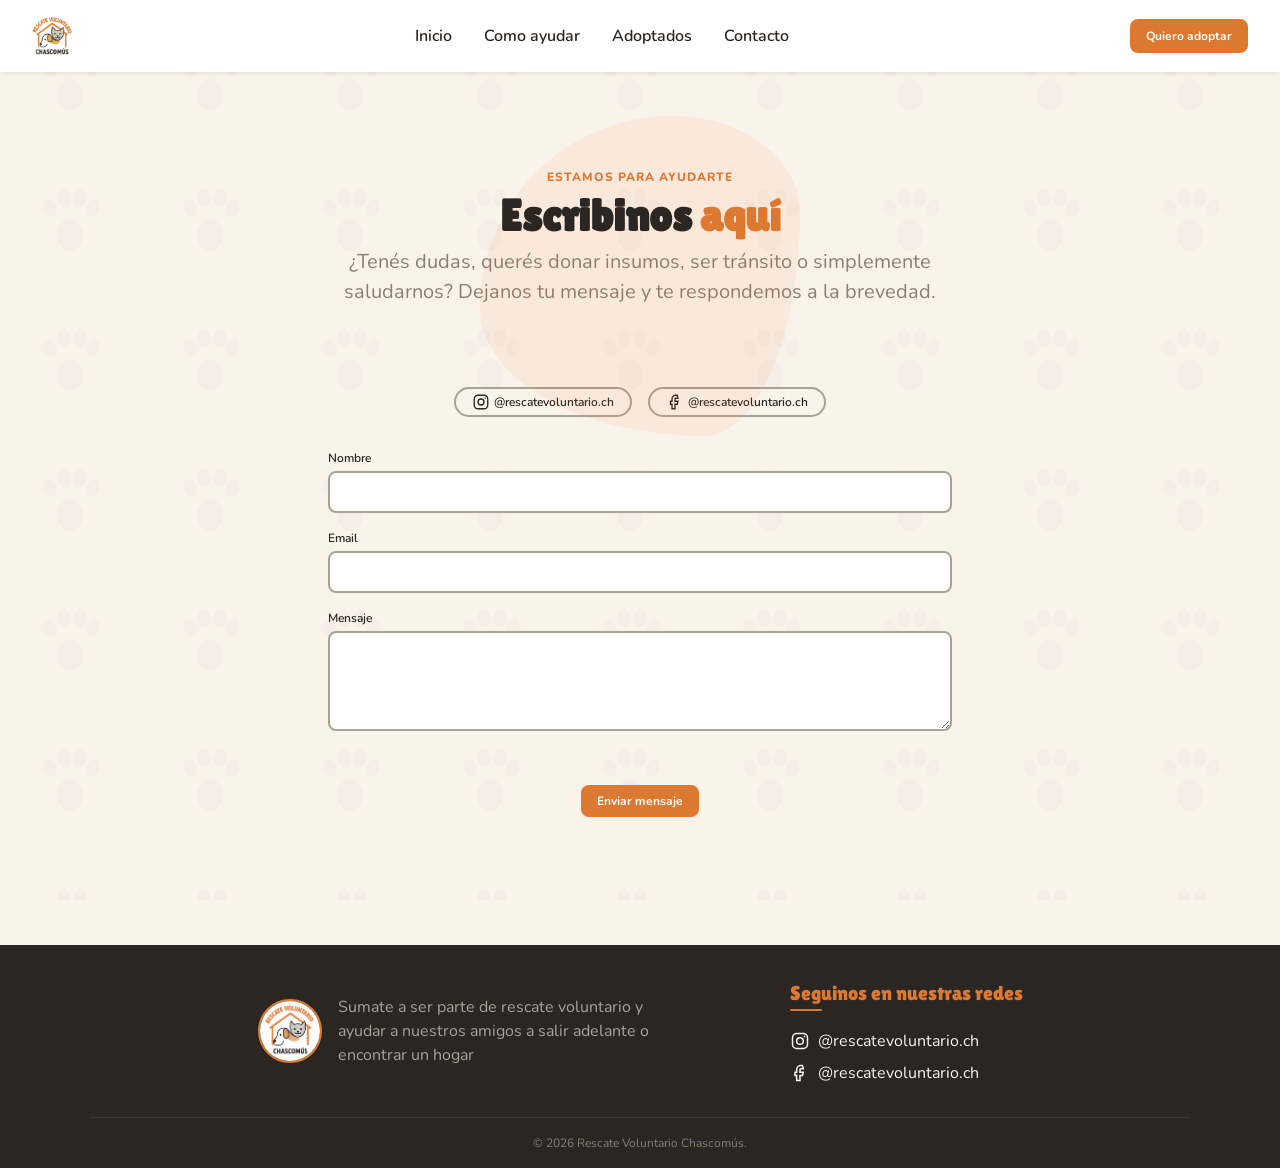
==== commit 3ca86d1f: "Update contacto.html" ====
--- a/contacto.html
+++ b/contacto.html
@@ -39,9 +39,9 @@
         <section class="ayudar-intro ayudar-intro--compacta">
             <p class="ayudar-intro__eyebrow">Estamos para ayudarte</p>
 
-            <h1 class="ayudar-intro__titulo"><span class="resaltado">Contacto</span></h1>
-            <p class="ayudar-intro__texto">¿Tenés dudas, querés donar insumos, ser tránsito o simplemente saludarnos?
-                Escribinos y te respondemos a la brevedad.</p>
+             <h1 class="ayudar-intro__titulo">Escribinos<span class="resaltado"> aquí</span></h1>
+            <p class="ayudar-intro__texto">¿Tenés dudas, querés donar insumos, ser tránsito o simplemente saludarnos? 
+                Dejanos tu mensaje y te respondemos a la brevedad.</p>
         </section>
 
         <section class="formulario-contacto" id="contacto">
@@ -350,4 +350,4 @@
 
 </body>
 
-</html>+</html>
